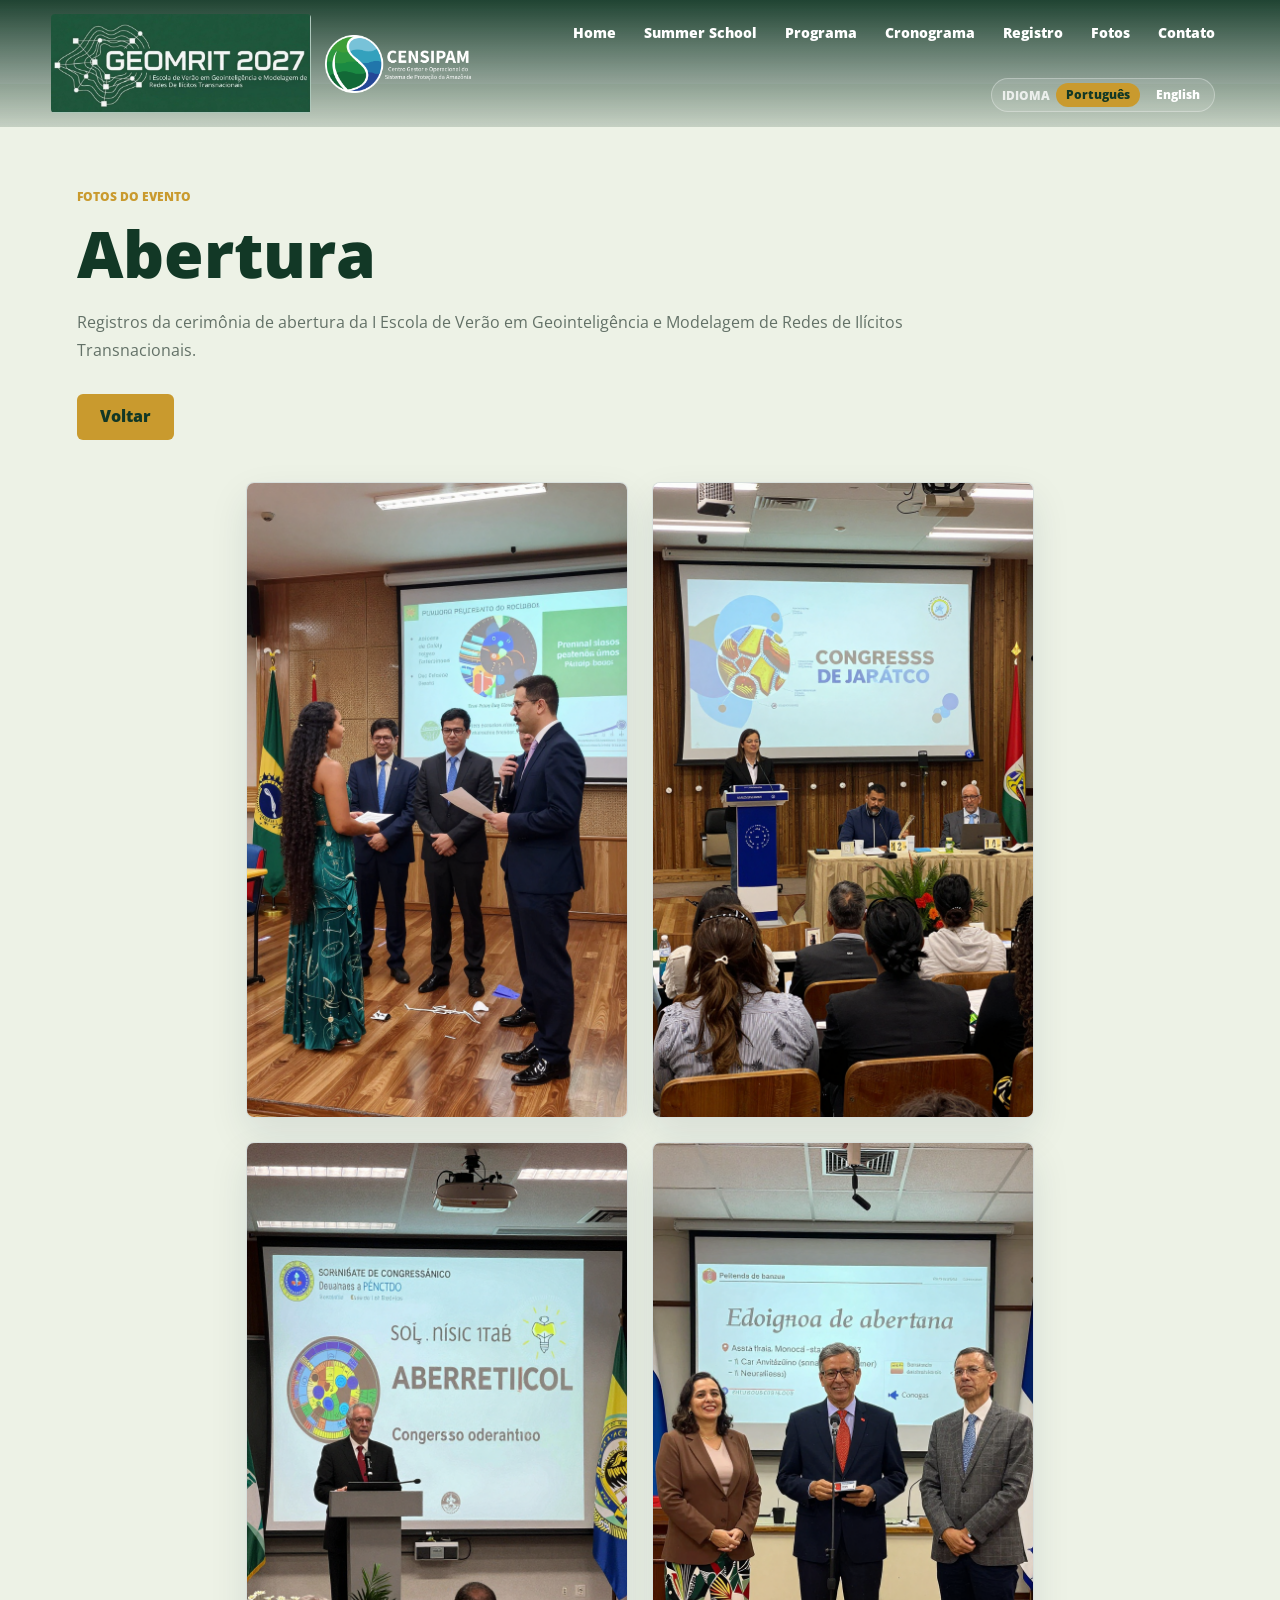
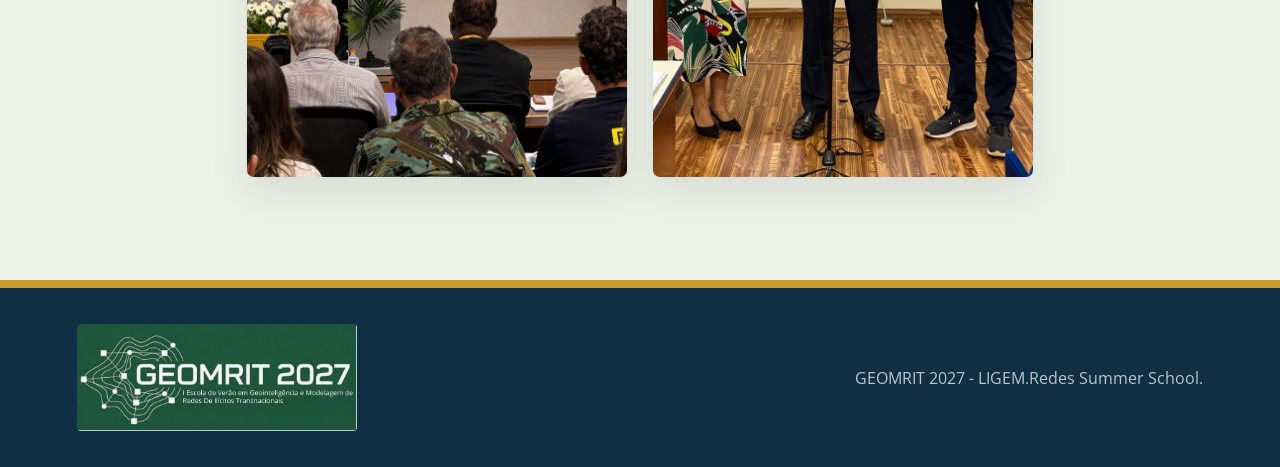
==== fotos/abertura.html @ 1714feec "Initial commit" ====
<!doctype html>
<html lang="pt-BR">
  <head>
    <meta charset="utf-8">
    <meta name="viewport" content="width=device-width, initial-scale=1">
    <meta name="description" content="Galeria de fotos da abertura da Escola de Verão GEOMRIT 2027.">
    <title>Abertura | GEOMRIT 2027 | Fotos</title>
    <link rel="preconnect" href="https://fonts.googleapis.com">
    <link rel="preconnect" href="https://fonts.gstatic.com" crossorigin>
    <link href="https://fonts.googleapis.com/css2?family=Open+Sans:wght@400;600;700;800&display=swap" rel="stylesheet">
    <link rel="stylesheet" href="../styles.css">
  </head>
  <body data-i18n-title="photos.abertura.metaTitle" data-i18n-description="photos.abertura.metaDescription">
    <header class="site-header" aria-label="Navegação principal" data-i18n-aria-label="nav.mainLabel">
      <a class="brand image-brand" href="../index.html#inicio" aria-label="GEOMRIT 2027">
        <img src="../assets/summer-school-logo.jpg" alt="GEOMRIT 2027">
      </a>

      <a class="brand censipam-brand" href="../index.html#inicio" aria-label="CENSIPAM">
        <img src="../assets/extracted/Logo1x Censipam - Negativo.png" alt="CENSIPAM">
      </a>

      <button class="menu-toggle" type="button" aria-controls="primary-navigation" aria-expanded="false" aria-label="Abrir menu" data-i18n-aria-label="nav.openMenu">
        <span></span>
        <span></span>
        <span></span>
      </button>

      <nav class="nav-links" id="primary-navigation" aria-label="Seções" data-i18n-aria-label="nav.sectionsLabel">
        <a href="../index.html#inicio" data-i18n="nav.home">Home</a>
        <a href="../index.html#summer-school" data-i18n="nav.summerSchool">Summer School</a>
        <a href="../index.html#programa" data-i18n="nav.program">Programa</a>
        <a href="../index.html#cronograma" data-i18n="nav.schedule">Cronograma</a>
        <a href="../index.html#registro" data-i18n="nav.registration">Registro</a>
        <a href="../index.html#fotos" data-i18n="nav.photos">Fotos</a>
        <a href="../index.html#contato" data-i18n="nav.contact">Contato</a>
        <div class="language-switch" aria-label="Troca de idioma" data-i18n-aria-label="nav.languageSwitch">
          <span data-i18n="nav.language">Idioma</span>
          <button class="language-option is-active" type="button" data-language="pt" aria-pressed="true">Português</button>
          <button class="language-option" type="button" data-language="en" aria-pressed="false">English</button>
        </div>
      </nav>
    </header>

    <main id="inicio" class="gallery-page">
      <section class="content-section alt" id="fotos">
        <div class="section-title">
          <p class="eyebrow" data-i18n="photos.eyebrow">Fotos do evento</p>
          <h1 data-i18n="photos.abertura.title">Abertura</h1>
          <p data-i18n="photos.abertura.copy">Registros da cerimônia de abertura da I Escola de Verão em Geointeligência e Modelagem de Redes de Ilícitos Transnacionais.</p>
          <a class="button button-primary" href="../index.html#fotos" data-i18n="photos.backToGallery">Voltar</a>
        </div>

        <div class="gallery-grid" aria-label="Fotos da abertura">
          <figure><img src="../Fotos/Abertura/z-turbo_00005_.png" alt="Cerimônia de abertura - GEOMRIT 2027"></figure>
          <figure><img src="../Fotos/Abertura/z-turbo_00006_.png" alt="Cerimônia de abertura - GEOMRIT 2027"></figure>
          <figure><img src="../Fotos/Abertura/z-turbo_00007_.png" alt="Cerimônia de abertura - GEOMRIT 2027"></figure>
          <figure><img src="../Fotos/Abertura/z-turbo_00008_.png" alt="Cerimônia de abertura - GEOMRIT 2027"></figure>
        </div>
      </section>
    </main>

    <footer class="site-footer">
      <a class="brand image-brand footer-brand" href="../index.html#inicio" aria-label="GEOMRIT 2027">
        <img src="../assets/summer-school-logo.jpg" alt="GEOMRIT 2027">
      </a>
      <p data-i18n="footer.copy">GEOMRIT 2027 - LIGEM.Redes Summer School.</p>
    </footer>

    <script src="../script.js"></script>
  </body>
</html>
---- styles.css ----
:root {
  --green-950: #0c2d20;
  --green-900: #123826;
  --green-800: #1d5338;
  --green-600: #487a37;
  --green-500: #78a933;
  --blue-900: #102f45;
  --blue-700: #1f6474;
  --yellow-500: #c99a2e;
  --paper: #f7f8f2;
  --white: #ffffff;
  --ink: #17231e;
  --muted: #637167;
  --line: rgba(18, 56, 38, 0.16);
  --shadow: 0 24px 60px rgba(16, 47, 69, 0.14);
}

* {
  box-sizing: border-box;
}

html {
  scroll-behavior: smooth;
}

body {
  margin: 0;
  font-family: "Open Sans", Arial, sans-serif;
  color: var(--ink);
  background: var(--paper);
}

img {
  display: block;
  max-width: 100%;
}

a {
  color: inherit;
  text-decoration: none;
}

p {
  color: var(--muted);
  line-height: 1.75;
}

h1,
h2,
h3,
p {
  margin-top: 0;
}

h1 {
  max-width: 980px;
  margin-bottom: 22px;
  font-size: clamp(2.55rem, 6.6vw, 6.8rem);
  line-height: 0.95;
  font-weight: 800;
}

h2 {
  margin-bottom: 18px;
  color: var(--green-900);
  font-size: clamp(1.8rem, 3.4vw, 3.4rem);
  line-height: 1.08;
  font-weight: 800;
}

h3 {
  margin-bottom: 12px;
  color: var(--blue-900);
  font-size: clamp(1.18rem, 2vw, 1.55rem);
  line-height: 1.25;
}

.site-header {
  position: fixed;
  inset: 0 0 auto;
  z-index: 20;
  display: grid;
  grid-template-columns: auto auto auto 1fr;
  gap: 14px;
  align-items: center;
  padding: 14px clamp(18px, 4vw, 56px);
  color: var(--white);
  background: linear-gradient(180deg, rgba(18, 56, 38, 0.94), rgba(18, 56, 38, 0.18));
}

.brand {
  display: inline-flex;
  align-items: center;
  width: max-content;
  font-weight: 800;
}

.image-brand {
  width: min(260px, 38vw);
  overflow: hidden;
  border-radius: 4px;
  background: var(--green-900);
}

.image-brand img {
  width: 100%;
  height: auto;
}

.uf-brand img,
.censipam-brand img {
  width: auto;
  height: 58px;
}

.menu-toggle {
  display: none;
  width: 44px;
  height: 44px;
  align-items: center;
  justify-content: center;
  border: 1px solid rgba(255, 255, 255, 0.32);
  border-radius: 999px;
  color: var(--white);
  background: rgba(255, 255, 255, 0.1);
  cursor: pointer;
}

.menu-toggle span {
  position: absolute;
  width: 18px;
  height: 2px;
  border-radius: 999px;
  background: currentColor;
  transition: transform 180ms ease, opacity 180ms ease;
}

.menu-toggle span:nth-child(1) {
  transform: translateY(-6px);
}

.menu-toggle span:nth-child(3) {
  transform: translateY(6px);
}

.site-header.is-menu-open .menu-toggle span:nth-child(1) {
  transform: rotate(45deg);
}

.site-header.is-menu-open .menu-toggle span:nth-child(2) {
  opacity: 0;
}

.site-header.is-menu-open .menu-toggle span:nth-child(3) {
  transform: rotate(-45deg);
}

.nav-links {
  display: flex;
  flex-wrap: wrap;
  justify-content: flex-end;
  gap: clamp(12px, 2.2vw, 28px);
  font-size: 0.86rem;
  font-weight: 800;
}

.nav-links a {
  position: relative;
  padding: 8px 0;
}

.nav-links a::after {
  position: absolute;
  right: 0;
  bottom: 0;
  left: 0;
  height: 2px;
  content: "";
  background: var(--yellow-500);
  transform: scaleX(0);
  transform-origin: left;
  transition: transform 180ms ease;
}

.nav-links a:hover::after {
  transform: scaleX(1);
}

.language-switch {
  display: inline-flex;
  gap: 6px;
  align-items: center;
  padding: 4px;
  border: 1px solid rgba(255, 255, 255, 0.3);
  border-radius: 999px;
  margin-left: 4px;
  background: rgba(255, 255, 255, 0.1);
}

.language-switch span {
  padding-left: 6px;
  color: rgba(255, 255, 255, 0.78);
  font-size: 0.72rem;
  font-weight: 800;
  text-transform: uppercase;
}

.language-option {
  padding: 6px 10px;
  border: 0;
  border-radius: 999px;
  color: inherit;
  font: inherit;
  font-size: 0.78rem;
  font-weight: 800;
  line-height: 1;
  background: transparent;
  cursor: pointer;
}

.language-option.is-active {
  color: var(--green-900);
  background: var(--yellow-500);
}

.language-option:focus-visible,
.menu-toggle:focus-visible,
.nav-links a:focus-visible {
  outline: 2px solid var(--yellow-500);
  outline-offset: 3px;
}

.hero {
  position: relative;
  min-height: 94vh;
  overflow: hidden;
  color: var(--white);
}

.hero-bg,
.hero-overlay {
  position: absolute;
  inset: 0;
}

.hero-bg {
  background-image: url("assets/amazonia-hero.jpg");
  background-position: center;
  background-size: cover;
  transform: scale(1.02);
}

.hero-overlay {
  background:
    linear-gradient(90deg, rgba(18, 56, 38, 0.94) 0%, rgba(18, 56, 38, 0.77) 48%, rgba(16, 47, 69, 0.24) 100%),
    linear-gradient(180deg, rgba(18, 56, 38, 0.18), rgba(18, 56, 38, 0.82));
}

.hero-content {
  position: relative;
  z-index: 1;
  width: min(1020px, calc(100% - 36px));
  padding: clamp(150px, 22vh, 220px) 0 92px;
  margin-left: clamp(18px, 7vw, 92px);
}

.hero-logos {
  --hero-logo-height: clamp(84px, 10vw, 132px);
  display: flex;
  flex-wrap: wrap;
  gap: 18px 28px;
  align-items: center;
  margin-bottom: 28px;
}

.hero-logo,
.hero-censipam-logo {
  display: block;
  flex: 0 0 auto;
  width: auto;
  max-height: var(--hero-logo-height);
  object-fit: contain;
}

.hero-logo {
  height: var(--hero-logo-height);
  max-width: min(460px, 82vw);
  border-radius: 6px;
  box-shadow: 0 22px 50px rgba(12, 45, 32, 0.32);
}

.hero-censipam-logo {
  height: var(--hero-logo-height);
  max-width: min(132px, 28vw);
}

.hero-copy {
  max-width: 760px;
  color: rgba(255, 255, 255, 0.86);
  font-size: clamp(1.05rem, 1.8vw, 1.42rem);
}

.eyebrow,
.kicker,
.course-label {
  margin: 0 0 14px;
  color: var(--yellow-500);
  font-size: 0.78rem;
  font-weight: 800;
  letter-spacing: 0;
  text-transform: uppercase;
}

.hero-facts {
  display: grid;
  max-width: 820px;
  grid-template-columns: repeat(3, minmax(0, 1fr));
  margin: 44px 0 0;
  border-top: 1px solid rgba(255, 255, 255, 0.42);
  border-bottom: 1px solid rgba(255, 255, 255, 0.42);
}

.hero-facts div {
  padding: 18px 24px 18px 0;
}

dt {
  margin-bottom: 6px;
  color: var(--green-600);
  font-size: 0.72rem;
  font-weight: 800;
  text-transform: uppercase;
}

.hero-facts dt {
  color: rgba(255, 255, 255, 0.7);
}

dd {
  margin: 0;
  font-weight: 800;
}

.hero-strip {
  position: absolute;
  right: 0;
  bottom: 0;
  left: 0;
  height: 9px;
  background: linear-gradient(90deg, var(--green-500) 0 34%, var(--yellow-500) 34% 58%, var(--blue-700) 58% 100%);
}

.page-intro,
.content-section,
.site-footer {
  padding-inline: clamp(18px, 6vw, 86px);
}

.page-intro {
  padding-top: clamp(64px, 8vw, 108px);
  padding-bottom: clamp(48px, 7vw, 84px);
  background: var(--white);
  border-bottom: 1px solid var(--line);
}

.page-intro h2,
.page-intro p {
  max-width: 980px;
}

.page-intro p:last-child {
  font-size: clamp(1.02rem, 1.6vw, 1.22rem);
}

.content-section {
  padding-top: clamp(62px, 8vw, 104px);
  padding-bottom: clamp(62px, 8vw, 104px);
}

.content-section.alt {
  background: #edf2e6;
}

.section-title {
  max-width: 860px;
  margin-bottom: 34px;
}

.course-card,
.registration-panel,
.info-panel,
.sponsor-panel,
.objective-grid article {
  border: 1px solid var(--line);
  border-radius: 8px;
  background: var(--white);
}

.course-card {
  padding: clamp(24px, 4vw, 40px);
}

.featured-course,
.registration-wide {
  display: grid;
  grid-template-columns: minmax(0, 1fr) minmax(280px, 360px);
  gap: clamp(28px, 5vw, 62px);
  align-items: start;
  box-shadow: var(--shadow);
}

.course-label {
  display: block;
}

.course-meta {
  padding: 26px;
  border-left: 6px solid var(--yellow-500);
  background: var(--paper);
}

.course-meta dl,
.inline-meta {
  display: grid;
  gap: 18px;
  margin: 0;
}

.course-list,
.objective-grid {
  display: grid;
  grid-template-columns: repeat(2, minmax(0, 1fr));
  gap: 20px;
}

.objective-grid article {
  padding: clamp(24px, 4vw, 40px);
}

.inline-meta {
  grid-template-columns: repeat(3, minmax(0, 1fr));
  padding-top: 20px;
  margin-top: 22px;
  border-top: 1px solid var(--line);
}

.schedule {
  color: var(--white);
  background: var(--green-950);
}

.schedule h2 {
  color: var(--white);
}

.program-table {
  display: grid;
  border: 1px solid rgba(255, 255, 255, 0.2);
  border-radius: 8px;
  overflow: hidden;
}

.program-table [role="row"] {
  display: grid;
  grid-template-columns: 170px minmax(0, 1fr) 160px;
  border-bottom: 1px solid rgba(255, 255, 255, 0.15);
}

.program-table [role="row"]:last-child {
  border-bottom: 0;
}

.program-table span {
  padding: 18px;
  color: rgba(255, 255, 255, 0.78);
}

.program-table [role="columnheader"] {
  color: var(--yellow-500);
  font-weight: 800;
  text-transform: uppercase;
  background: rgba(255, 255, 255, 0.06);
}

.program-table [role="cell"]:first-child,
.program-table [role="cell"]:last-child {
  color: var(--white);
  font-weight: 800;
}

.split {
  display: grid;
  grid-template-columns: minmax(320px, 1fr) minmax(280px, 0.72fr);
  gap: 24px;
  background: var(--white);
}

.registration-panel,
.info-panel,
.sponsor-panel {
  padding: clamp(26px, 4vw, 44px);
}

.registration-panel {
  border-left: 8px solid var(--yellow-500);
  box-shadow: var(--shadow);
}

.button {
  display: inline-flex;
  align-items: center;
  justify-content: center;
  min-height: 46px;
  padding: 0 22px;
  border: 1px solid transparent;
  border-radius: 6px;
  font-weight: 800;
  line-height: 1.1;
}

.button-primary {
  color: var(--green-900);
  background: var(--yellow-500);
}

.check-list {
  display: grid;
  gap: 14px;
  padding: 0;
  margin: 0;
  list-style: none;
}

.check-list li {
  position: relative;
  padding-left: 28px;
  color: var(--muted);
  line-height: 1.65;
}

.check-list li::before {
  position: absolute;
  left: 0;
  color: var(--green-500);
  content: "✓";
  font-weight: 800;
}

.people-list {
  display: grid;
  grid-template-columns: repeat(3, minmax(0, 1fr));
  gap: 1px;
  border-top: 1px solid var(--line);
  border-left: 1px solid var(--line);
}

.people-list article {
  display: grid;
  gap: 10px;
  align-content: start;
  min-height: 190px;
  padding: 24px;
  border-right: 1px solid var(--line);
  border-bottom: 1px solid var(--line);
  background: var(--white);
}

.people-list strong {
  color: var(--green-900);
  font-size: 1.05rem;
}

.people-list span {
  color: var(--muted);
  line-height: 1.55;
}

.people-list em {
  color: var(--yellow-500);
  font-style: normal;
  font-weight: 800;
}

.photo-gallery {
  display: grid;
  grid-template-columns: repeat(4, minmax(0, 1fr));
  gap: 28px;
  align-items: start;
}

.photo-card {
  display: grid;
  overflow: hidden;
  border: 1px solid var(--line);
  border-radius: 8px;
  background: var(--white);
  box-shadow: 0 18px 42px rgba(16, 47, 69, 0.08);
  transition: transform 180ms ease, box-shadow 180ms ease;
}

.photo-card:hover {
  box-shadow: var(--shadow);
  transform: translateY(-4px);
}

.photo-card:focus-visible {
  outline: 3px solid var(--yellow-500);
  outline-offset: 4px;
}

.photo-card figure {
  margin: 0;
  overflow: hidden;
  background: #dfe9d4;
}

.photo-card img {
  width: 100%;
  aspect-ratio: 4 / 3;
  object-fit: cover;
  transition: opacity 220ms ease, transform 300ms ease;
}

.photo-card img.is-changing {
  opacity: 0.35;
}

.photo-card:hover img {
  transform: scale(1.05);
}

.photo-card div {
  padding: 22px;
}

.photo-card span {
  display: block;
  margin-bottom: 8px;
  color: var(--yellow-500);
  font-size: 0.74rem;
  font-weight: 800;
  text-transform: uppercase;
}

.photo-card h3 {
  margin: 0;
  color: var(--green-900);
  font-size: clamp(1.08rem, 1.8vw, 1.4rem);
}

.gallery-page {
  padding-top: 84px;
}

.gallery-page .section-title {
  margin-bottom: 42px;
}

.gallery-page h1 {
  color: var(--green-900);
  font-size: clamp(2.2rem, 5vw, 4.6rem);
  line-height: 1;
}

.gallery-page .button {
  margin-top: 14px;
}

.gallery-grid {
  display: grid;
  grid-template-columns: repeat(2, minmax(0, 1fr));
  gap: 24px;
  width: 70%;
  margin-inline: auto;
}

.gallery-grid figure {
  margin: 0;
  overflow: hidden;
  border: 1px solid var(--line);
  border-radius: 8px;
  background: var(--white);
  box-shadow: 0 16px 38px rgba(16, 47, 69, 0.1);
}

.gallery-grid img {
  width: 100%;
  height: auto;
  object-fit: cover;
}

.registration-wide {
  grid-template-columns: minmax(0, 1fr) minmax(280px, 0.8fr);
}

.registration-wide .button {
  margin-top: 14px;
}

.contact-section {
  background: #edf2e6;
}

.contact-grid {
  display: grid;
  grid-template-columns: minmax(280px, 0.74fr) minmax(320px, 1.26fr);
  gap: 28px;
  align-items: stretch;
}

address {
  display: grid;
  gap: 12px;
  align-content: center;
  min-height: 320px;
  padding: clamp(26px, 4vw, 42px);
  border-left: 8px solid var(--green-500);
  border-radius: 8px;
  font-style: normal;
  background: var(--white);
}

address strong {
  color: var(--green-900);
  font-size: 1.35rem;
}

address span {
  color: var(--muted);
  line-height: 1.6;
}

address a {
  color: var(--blue-700);
  font-weight: 800;
}

.sponsor-panel {
  border-left: 8px solid var(--yellow-500);
}

.site-footer {
  display: flex;
  flex-wrap: wrap;
  gap: 20px 34px;
  align-items: center;
  justify-content: space-between;
  padding-top: 36px;
  padding-bottom: 36px;
  color: var(--white);
  background: var(--blue-900);
  border-top: 8px solid var(--yellow-500);
}

.footer-brand {
  width: min(280px, 70vw);
}

.site-footer p {
  margin: 0;
  color: rgba(255, 255, 255, 0.72);
}

@media (max-width: 1060px) {
  .site-header {
    grid-template-columns: auto auto;
  }

  .nav-links {
    grid-column: 1 / -1;
    justify-content: flex-start;
  }
}

@media (max-width: 1180px) {
  .photo-gallery {
    grid-template-columns: repeat(2, minmax(0, 1fr));
  }
}

@media (max-width: 940px) {
  .hero-content {
    margin-inline: auto;
  }

  .hero-facts,
  .featured-course,
  .registration-wide,
  .course-list,
  .objective-grid,
    .split,
    .contact-grid,
    .people-list,
    .photo-gallery,
    .gallery-grid {
    grid-template-columns: 1fr;
  }

  .gallery-grid {
    width: 100%;
  }

  .program-table [role="row"] {
    grid-template-columns: 1fr;
  }

  .program-table span {
    padding: 14px 18px;
  }
}

@media (max-width: 620px) {
  .site-header {
    grid-template-columns: auto 1fr auto;
    gap: 12px;
    padding: 10px 14px;
    background: rgba(18, 56, 38, 0.96);
    box-shadow: 0 14px 34px rgba(12, 45, 32, 0.22);
  }

  .image-brand {
    width: min(190px, 62vw);
  }

  .censipam-brand {
    justify-self: start;
  }

  .censipam-brand img {
    height: 48px;
  }

  .menu-toggle {
    position: relative;
    display: inline-flex;
    justify-self: end;
  }

  .nav-links {
    position: absolute;
    top: calc(100% + 8px);
    right: 14px;
    left: 14px;
    display: grid;
    max-height: calc(100svh - 92px);
    padding: 18px;
    overflow: auto;
    border: 1px solid rgba(255, 255, 255, 0.16);
    border-radius: 14px;
    box-shadow: 0 24px 60px rgba(12, 45, 32, 0.34);
    font-size: 0.9rem;
    background: rgba(18, 56, 38, 0.98);
    opacity: 0;
    pointer-events: none;
    transform: translateY(-8px);
    transition: opacity 180ms ease, transform 180ms ease;
  }

  .site-header.is-menu-open .nav-links {
    opacity: 1;
    pointer-events: auto;
    transform: translateY(0);
  }

  .nav-links a {
    padding: 12px 0;
    border-bottom: 1px solid rgba(255, 255, 255, 0.12);
  }

  .nav-links a::after {
    display: none;
  }

  .language-switch {
    width: 100%;
    justify-content: space-between;
    margin: 8px 0 0;
  }

  .hero {
    min-height: auto;
  }

  .hero-overlay {
    background:
      linear-gradient(180deg, rgba(18, 56, 38, 0.92), rgba(18, 56, 38, 0.76) 46%, rgba(18, 56, 38, 0.9)),
      rgba(18, 56, 38, 0.2);
  }

  .hero-content {
    width: calc(100% - 32px);
    padding-top: 132px;
    padding-bottom: 58px;
  }

  .hero-logos {
    --hero-logo-height: clamp(76px, 18vw, 104px);
    gap: 14px 18px;
    margin-bottom: 22px;
  }

  h1 {
    font-size: clamp(2rem, 11.5vw, 3.35rem);
    line-height: 1.02;
  }

  h2 {
    font-size: clamp(1.55rem, 8vw, 2.3rem);
  }

  .hero-copy {
    font-size: 1rem;
  }

  .hero-facts {
    margin-top: 28px;
  }

  .hero-facts,
  .inline-meta {
    grid-template-columns: 1fr;
  }

  .hero-facts div {
    padding-right: 0;
    border-bottom: 1px solid rgba(255, 255, 255, 0.24);
  }

  .hero-facts div:last-child {
    border-bottom: 0;
  }

  .button {
    width: 100%;
  }
}

@media (max-width: 420px) {
  .image-brand {
    width: min(150px, 48vw);
  }

  .censipam-brand img {
    height: 42px;
  }

  .hero-content {
    width: calc(100% - 28px);
    padding-top: 118px;
  }

  .course-card,
  .registration-panel,
  .info-panel,
  .sponsor-panel,
  .objective-grid article,
  .photo-card div,
  address {
    padding: 22px;
  }
}
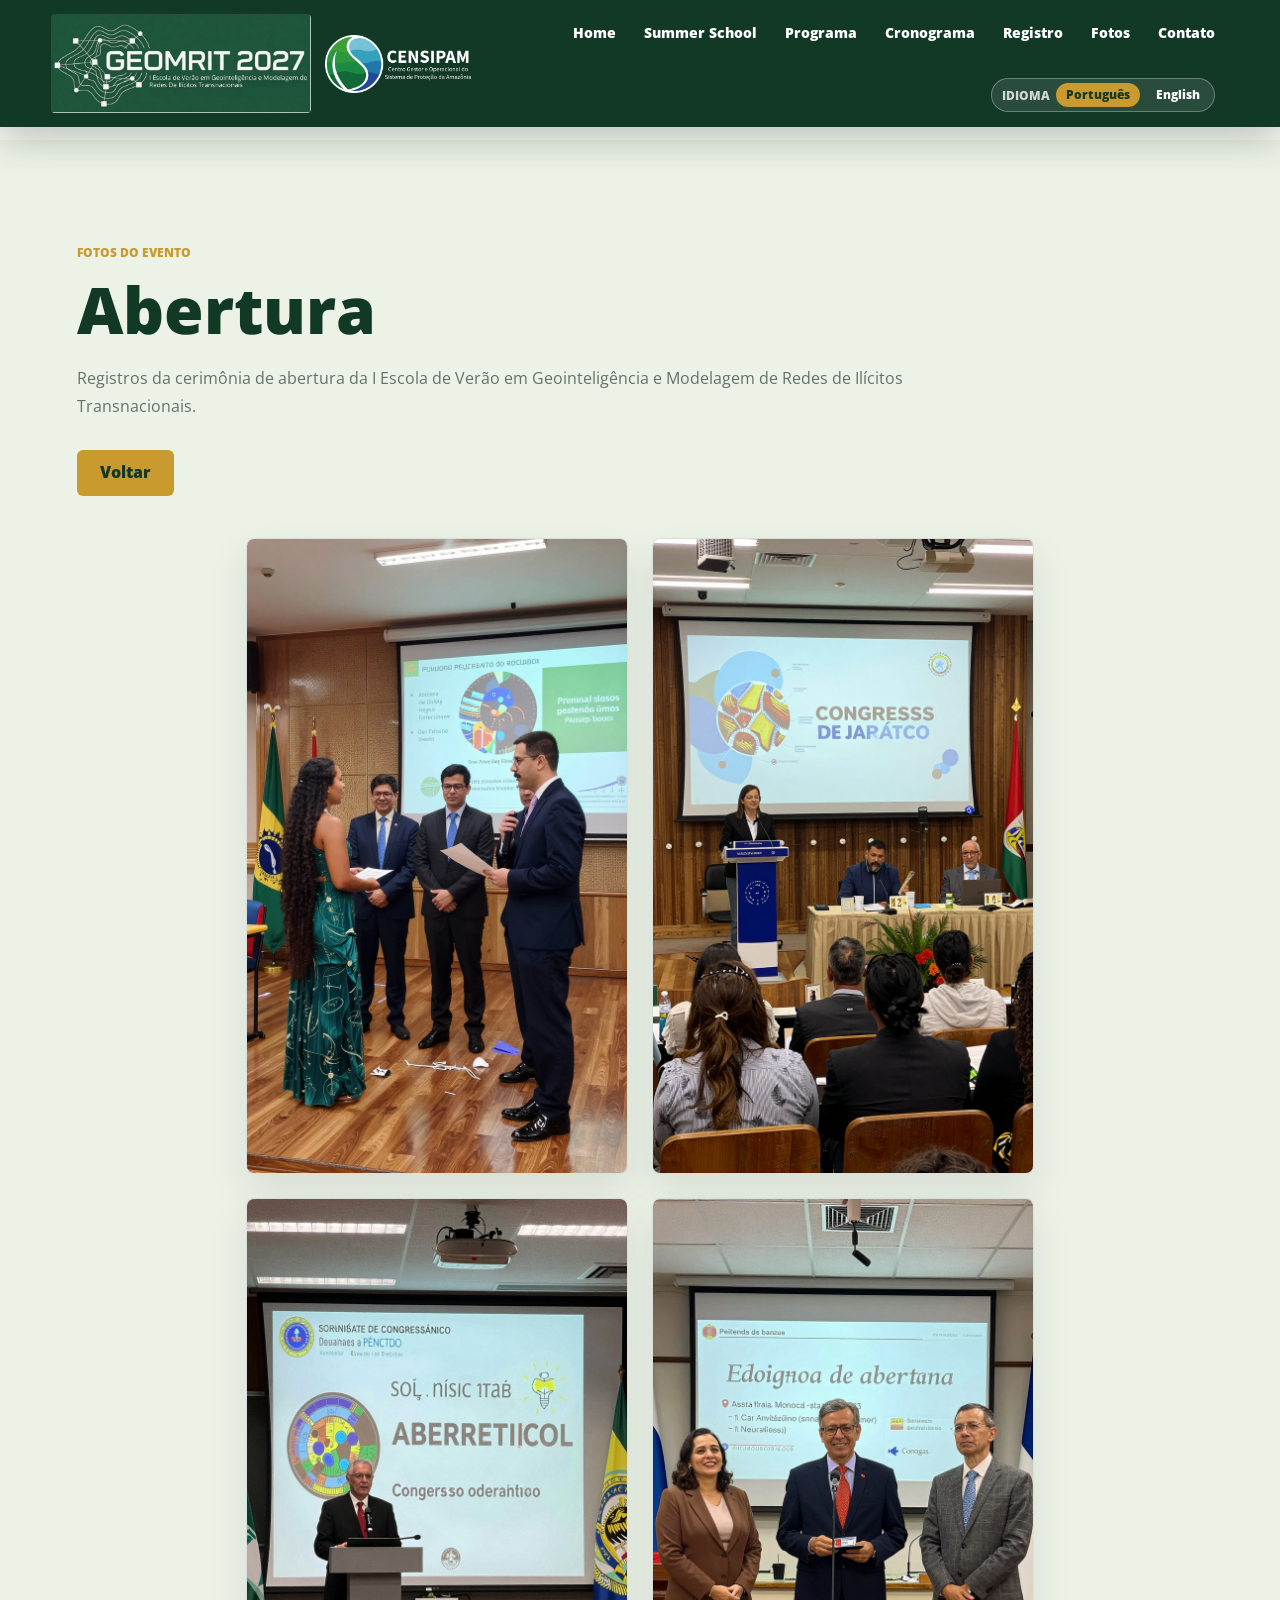
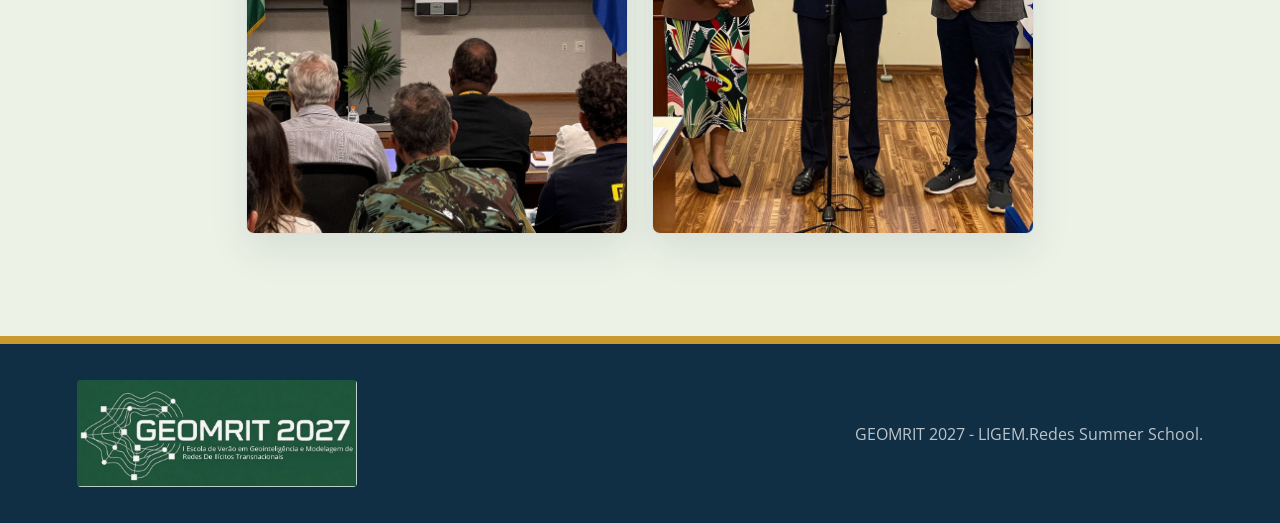
==== commit 944b5ca0: "Align i18n keys, add reduced-motion guards and favicon assets - Translate image alt texts via data-i" ====
--- a/fotos/abertura.html
+++ b/fotos/abertura.html
@@ -5,6 +5,8 @@
     <meta name="viewport" content="width=device-width, initial-scale=1">
     <meta name="description" content="Galeria de fotos da abertura da Escola de Verão GEOMRIT 2027.">
     <title>Abertura | GEOMRIT 2027 | Fotos</title>
+    <link rel="icon" type="image/png" href="../assets/favicon.png">
+    <link rel="apple-touch-icon" href="../assets/apple-touch-icon.png">
     <link rel="preconnect" href="https://fonts.googleapis.com">
     <link rel="preconnect" href="https://fonts.gstatic.com" crossorigin>
     <link href="https://fonts.googleapis.com/css2?family=Open+Sans:wght@400;600;700;800&display=swap" rel="stylesheet">
@@ -17,7 +19,7 @@
       </a>
 
       <a class="brand censipam-brand" href="../index.html#inicio" aria-label="CENSIPAM">
-        <img src="../assets/extracted/Logo1x Censipam - Negativo.png" alt="CENSIPAM">
+        <img src="../assets/extracted/logo-censipam-negativo.png" alt="CENSIPAM">
       </a>
 
       <button class="menu-toggle" type="button" aria-controls="primary-navigation" aria-expanded="false" aria-label="Abrir menu" data-i18n-aria-label="nav.openMenu">
@@ -52,10 +54,10 @@
         </div>
 
         <div class="gallery-grid" aria-label="Fotos da abertura">
-          <figure><img src="../Fotos/Abertura/z-turbo_00005_.png" alt="Cerimônia de abertura - GEOMRIT 2027"></figure>
-          <figure><img src="../Fotos/Abertura/z-turbo_00006_.png" alt="Cerimônia de abertura - GEOMRIT 2027"></figure>
-          <figure><img src="../Fotos/Abertura/z-turbo_00007_.png" alt="Cerimônia de abertura - GEOMRIT 2027"></figure>
-          <figure><img src="../Fotos/Abertura/z-turbo_00008_.png" alt="Cerimônia de abertura - GEOMRIT 2027"></figure>
+          <figure><img src="../Fotos/Abertura/z-turbo_00005_.png" alt="Cerimônia de abertura - GEOMRIT 2027" data-i18n-alt="photos.abertura.alt"></figure>
+          <figure><img src="../Fotos/Abertura/z-turbo_00006_.png" alt="Cerimônia de abertura - GEOMRIT 2027" data-i18n-alt="photos.abertura.alt"></figure>
+          <figure><img src="../Fotos/Abertura/z-turbo_00007_.png" alt="Cerimônia de abertura - GEOMRIT 2027" data-i18n-alt="photos.abertura.alt"></figure>
+          <figure><img src="../Fotos/Abertura/z-turbo_00008_.png" alt="Cerimônia de abertura - GEOMRIT 2027" data-i18n-alt="photos.abertura.alt"></figure>
         </div>
       </section>
     </main>
--- a/styles.css
+++ b/styles.css
@@ -19,8 +19,14 @@
   box-sizing: border-box;
 }
 
+@media (prefers-reduced-motion: no-preference) {
+  html {
+    scroll-behavior: smooth;
+  }
+}
+
 html {
-  scroll-behavior: smooth;
+  scroll-padding-top: 112px;
 }
 
 body {
@@ -85,7 +91,8 @@
   align-items: center;
   padding: 14px clamp(18px, 4vw, 56px);
   color: var(--white);
-  background: linear-gradient(180deg, rgba(18, 56, 38, 0.94), rgba(18, 56, 38, 0.18));
+  background: var(--green-900);
+  box-shadow: 0 14px 34px rgba(12, 45, 32, 0.24);
 }
 
 .brand {
@@ -182,8 +189,10 @@
   transition: transform 180ms ease;
 }
 
-.nav-links a:hover::after {
-  transform: scaleX(1);
+@media (prefers-reduced-motion: no-preference) {
+  .nav-links a:hover::after {
+    transform: scaleX(1);
+  }
 }
 
 .language-switch {
@@ -260,6 +269,7 @@
   position: relative;
   z-index: 1;
   width: min(1020px, calc(100% - 36px));
+  max-width: calc(100vw - 36px);
   padding: clamp(150px, 22vh, 220px) 0 92px;
   margin-left: clamp(18px, 7vw, 92px);
 }
@@ -274,7 +284,8 @@
 }
 
 .hero-logo,
-.hero-censipam-logo {
+.hero-censipam-logo,
+.hero-ufc-logo {
   display: block;
   flex: 0 0 auto;
   width: auto;
@@ -292,6 +303,11 @@
 .hero-censipam-logo {
   height: var(--hero-logo-height);
   max-width: min(132px, 28vw);
+}
+
+.hero-ufc-logo {
+  height: var(--hero-logo-height);
+  max-width: min(180px, 34vw);
 }
 
 .hero-copy {
@@ -488,6 +504,72 @@
   font-weight: 800;
 }
 
+.schedule-table-wrap {
+  overflow-x: auto;
+  border: 1px solid rgba(255, 255, 255, 0.24);
+  border-radius: 8px;
+  background: rgba(255, 255, 255, 0.04);
+}
+
+.schedule-table {
+  width: 100%;
+  min-width: 920px;
+  border-collapse: collapse;
+  color: var(--white);
+  font-size: 0.9rem;
+}
+
+.schedule-table th,
+.schedule-table td {
+  padding: 12px 10px;
+  border: 1px solid rgba(255, 255, 255, 0.2);
+  text-align: center;
+  vertical-align: middle;
+}
+
+.schedule-table thead th {
+  color: var(--green-950);
+  background: var(--yellow-500);
+  font-weight: 800;
+}
+
+.schedule-table tbody th {
+  width: 80px;
+  color: var(--yellow-500);
+  font-weight: 800;
+  background: rgba(255, 255, 255, 0.07);
+}
+
+.schedule-table td {
+  color: rgba(255, 255, 255, 0.86);
+  line-height: 1.45;
+}
+
+.schedule-table small {
+  color: rgba(255, 255, 255, 0.64);
+  font-weight: 700;
+}
+
+.schedule-table .break-cell {
+  color: var(--white);
+  font-style: italic;
+  background: rgba(255, 255, 255, 0.1);
+}
+
+.schedule-table .empty-cell {
+  color: rgba(255, 255, 255, 0.38);
+}
+
+.schedule-note {
+  margin: 18px 0 0;
+  color: rgba(255, 255, 255, 0.78);
+  font-weight: 700;
+}
+
+.schedule-note span {
+  display: block;
+}
+
 .split {
   display: grid;
   grid-template-columns: minmax(320px, 1fr) minmax(280px, 0.72fr);
@@ -598,9 +680,11 @@
   transition: transform 180ms ease, box-shadow 180ms ease;
 }
 
-.photo-card:hover {
-  box-shadow: var(--shadow);
-  transform: translateY(-4px);
+@media (prefers-reduced-motion: no-preference) {
+  .photo-card:hover {
+    box-shadow: var(--shadow);
+    transform: translateY(-4px);
+  }
 }
 
 .photo-card:focus-visible {
@@ -625,8 +709,10 @@
   opacity: 0.35;
 }
 
-.photo-card:hover img {
-  transform: scale(1.05);
+@media (prefers-reduced-motion: no-preference) {
+  .photo-card:hover img {
+    transform: scale(1.05);
+  }
 }
 
 .photo-card div {
@@ -649,7 +735,7 @@
 }
 
 .gallery-page {
-  padding-top: 84px;
+  padding-top: 140px;
 }
 
 .gallery-page .section-title {
@@ -761,6 +847,16 @@
   color: rgba(255, 255, 255, 0.72);
 }
 
+.last-modified {
+  width: 100%;
+  font-size: 0.86rem;
+  text-align: right;
+}
+
+.last-modified span:first-child {
+  font-weight: 800;
+}
+
 @media (max-width: 1060px) {
   .site-header {
     grid-template-columns: auto auto;
@@ -781,6 +877,14 @@
 @media (max-width: 940px) {
   .hero-content {
     margin-inline: auto;
+  }
+
+  /* On small screens, position the menu toggle at the bottom of its grid container with spacing for adjacent elements. */
+  .site-header .menu-toggle {
+    justify-self: end;
+    align-self: end;
+    padding-top: 12px;
+    margin-bottom: 48px;
   }
 
   .hero-facts,
@@ -810,38 +914,75 @@
 }
 
 @media (max-width: 620px) {
+  html {
+    scroll-padding-top: 150px;
+  }
+
   .site-header {
-    grid-template-columns: auto 1fr auto;
-    gap: 12px;
-    padding: 10px 14px;
-    background: rgba(18, 56, 38, 0.96);
+    background-color: var(--green-900);
+    display: flex;
+    flex-wrap: wrap;
+    gap: 8px 4px;
+    align-items: center;
+    padding: 7px clamp(12px, 3vw, 18px);
     box-shadow: 0 14px 34px rgba(12, 45, 32, 0.22);
   }
 
+  main,
+  main section {
+    scroll-margin-top: 100px;
+  }
+
+  .gallery-page {
+    padding-top: 100px;
+  }
+
   .image-brand {
-    width: min(190px, 62vw);
+    width: min(170px, 68vw);
   }
 
   .censipam-brand {
-    justify-self: start;
-  }
-
-  .censipam-brand img {
-    height: 48px;
+    order: -1;
   }
 
   .menu-toggle {
-    position: relative;
-    display: inline-flex;
-    justify-self: end;
+    margin-left: auto;
+  }
+
+  /* On small screens the header has only 3 items per row. Push the link row below them so it fills the available width instead of being cramped next to the brand. */
+  #primary-navigation {
+    order: 8;
+    width: 100%;
+    display: flex;
+  }
+
+  .language-switch,
+  [data-language] {
+    margin-left: 0;
+  }
+
+  .image-brand,
+  .nav-links,
+  .censipam-brand {
+    order: auto;
+  }
+
+  /* The brand image takes the left portion of a small header. Push it toward the right edge so the nav links sit closer to center on the line above the menu bar. */
+  .image-brand {
+    margin-right: clamp(8px, 4vw, 28px);
   }
 
   .nav-links {
-    position: absolute;
-    top: calc(100% + 8px);
-    right: 14px;
-    left: 14px;
-    display: grid;
+    justify-content: flex-start;
+  }
+
+  /* If no brand image is present (only UF + CENSIPAM), distribute spacing evenly so the language switch can sit on the right edge of its row. */
+  .image-brand:empty,
+  div.image-brand:not(:first-child) {
+    order: -1;
+  }
+
+  .nav-links {
     max-height: calc(100svh - 92px);
     padding: 18px;
     overflow: auto;
